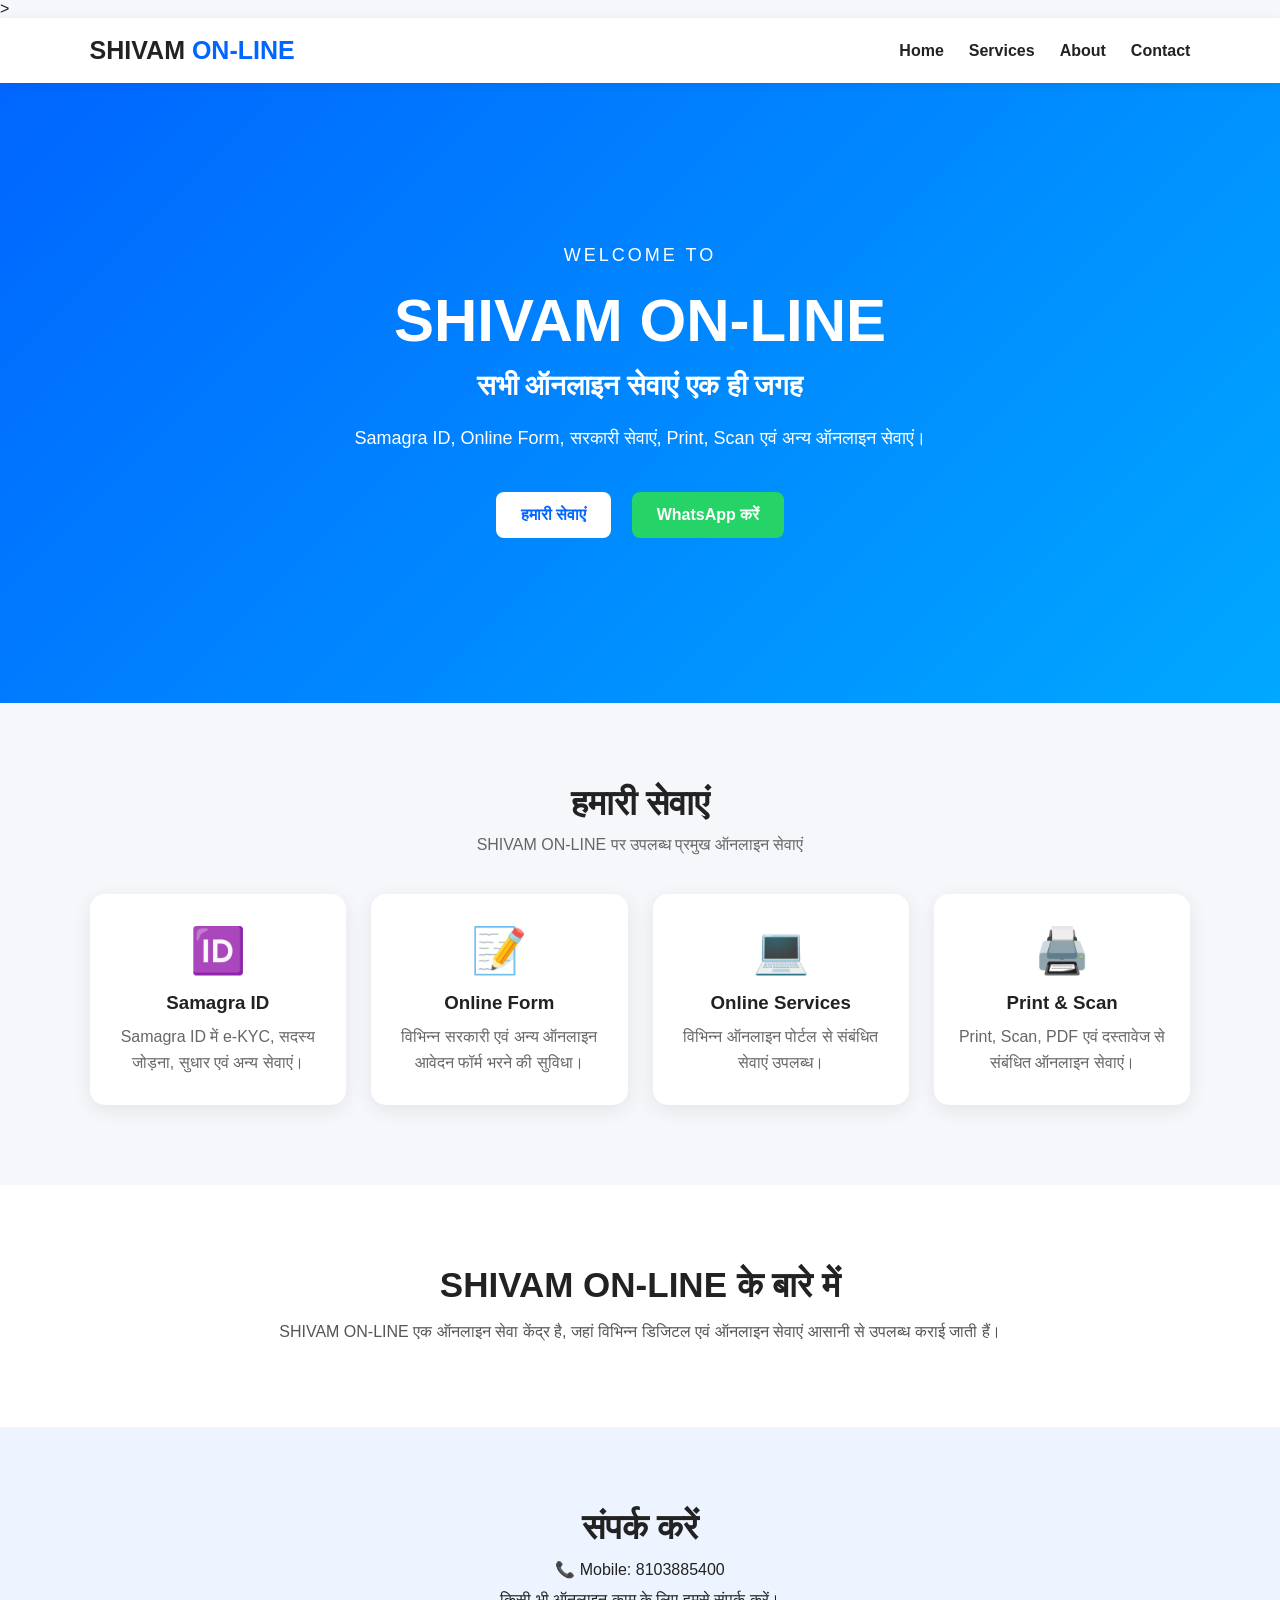
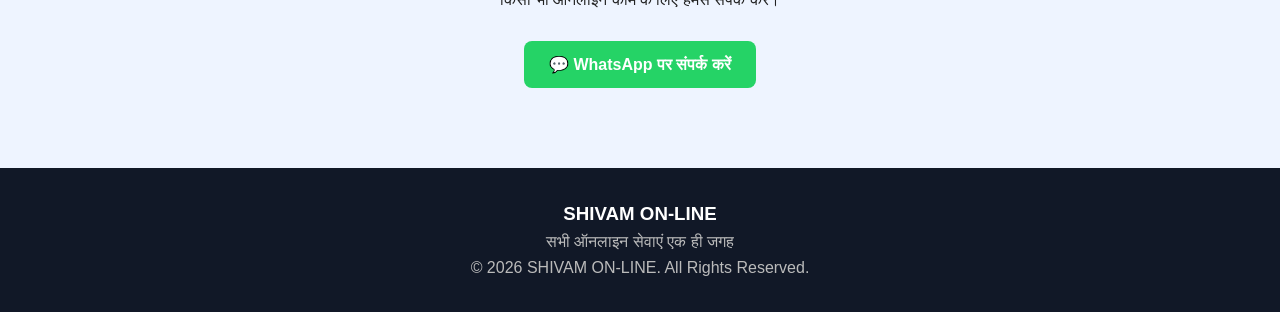
==== index.html @ dbd5eba2 "Add files via upload" ====
<!DOCTYPE html>>
<html lang="hi">
<head>
    <meta charset="UTF-8">
    <meta name="viewport" content="width=device-width, initial-scale=1.0">

    <title>SHIVAM ON-LINE | Online Services</title>

    <link rel="stylesheet" href="style.css">
</head>

<body>

    <!-- Header -->
    <header>
        <div class="logo">SHIVAM <span>ON-LINE</span></div>

        <nav>
            <a href="#home">Home</a>
            <a href="#services">Services</a>
            <a href="#about">About</a>
            <a href="#contact">Contact</a>
        </nav>
    </header>


    <!-- Home -->
    <section id="home" class="hero">

        <div class="hero-content">

            <p class="welcome">WELCOME TO</p>

            <h1>SHIVAM ON-LINE</h1>

            <h2>सभी ऑनलाइन सेवाएं एक ही जगह</h2>

            <p>
                Samagra ID, Online Form, सरकारी सेवाएं,
                Print, Scan एवं अन्य ऑनलाइन सेवाएं।
            </p>

            <div class="buttons">
                <a href="#services" class="btn">हमारी सेवाएं</a>

                <a href="https://wa.me/918103885400"
                   target="_blank"
                   class="btn whatsapp">
                    WhatsApp करें
                </a>
            </div>

        </div>

    </section>


    <!-- Services -->
    <section id="services" class="section">

        <h2>हमारी सेवाएं</h2>

        <p class="section-text">
            SHIVAM ON-LINE पर उपलब्ध प्रमुख ऑनलाइन सेवाएं
        </p>

        <div class="service-container">

            <div class="service-card">
                <div class="icon">🆔</div>
                <h3>Samagra ID</h3>
                <p>
                    Samagra ID में e-KYC, सदस्य जोड़ना,
                    सुधार एवं अन्य सेवाएं।
                </p>
            </div>


            <div class="service-card">
                <div class="icon">📝</div>
                <h3>Online Form</h3>
                <p>
                    विभिन्न सरकारी एवं अन्य ऑनलाइन
                    आवेदन फॉर्म भरने की सुविधा।
                </p>
            </div>


            <div class="service-card">
                <div class="icon">💻</div>
                <h3>Online Services</h3>
                <p>
                    विभिन्न ऑनलाइन पोर्टल से संबंधित
                    सेवाएं उपलब्ध।
                </p>
            </div>


            <div class="service-card">
                <div class="icon">🖨️</div>
                <h3>Print & Scan</h3>
                <p>
                    Print, Scan, PDF एवं दस्तावेज से
                    संबंधित ऑनलाइन सेवाएं।
                </p>
            </div>

        </div>

    </section>


    <!-- About -->
    <section id="about" class="about">

        <h2>SHIVAM ON-LINE के बारे में</h2>

        <p>
            SHIVAM ON-LINE एक ऑनलाइन सेवा केंद्र है,
            जहां विभिन्न डिजिटल एवं ऑनलाइन सेवाएं
            आसानी से उपलब्ध कराई जाती हैं।
        </p>

    </section>


    <!-- Contact -->
    <section id="contact" class="contact">

        <h2>संपर्क करें</h2>

        <p>📞 Mobile: 8103885400</p>

        <p>
            किसी भी ऑनलाइन काम के लिए हमसे संपर्क करें।
        </p>

        <a href="https://wa.me/918103885400"
           target="_blank"
           class="contact-btn">
            💬 WhatsApp पर संपर्क करें
        </a>

    </section>


    <!-- Footer -->
    <footer>

        <h3>SHIVAM ON-LINE</h3>

        <p>सभी ऑनलाइन सेवाएं एक ही जगह</p>

        <p>
            © 2026 SHIVAM ON-LINE. All Rights Reserved.
        </p>

    </footer>


    <script src="script.js"></script>

</body>
</html>
---- style.css ----
* {
    margin: 0;
    padding: 0;
    box-sizing: border-box;
    scroll-behavior: smooth;
}

body {
    font-family: Arial, sans-serif;
    background: #f5f7fb;
    color: #222;
}


/* Header */

header {
    width: 100%;
    padding: 18px 7%;
    background: #ffffff;

    display: flex;
    justify-content: space-between;
    align-items: center;

    position: sticky;
    top: 0;
    z-index: 1000;

    box-shadow: 0 2px 10px rgba(0,0,0,0.08);
}

.logo {
    font-size: 25px;
    font-weight: bold;
}

.logo span {
    color: #0066ff;
}

nav {
    display: flex;
    gap: 25px;
}

nav a {
    text-decoration: none;
    color: #222;
    font-weight: bold;
}

nav a:hover {
    color: #0066ff;
}


/* Hero */

.hero {
    min-height: 620px;

    display: flex;
    justify-content: center;
    align-items: center;

    text-align: center;

    padding: 40px 20px;

    background: linear-gradient(135deg, #0066ff, #00a8ff);
    color: white;
}

.hero-content {
    max-width: 800px;
}

.welcome {
    font-size: 18px;
    letter-spacing: 3px;
}

.hero h1 {
    font-size: 60px;
    margin: 15px 0;
}

.hero h2 {
    font-size: 28px;
    margin-bottom: 20px;
}

.hero p {
    font-size: 18px;
    line-height: 1.7;
}


/* Buttons */

.buttons {
    margin-top: 30px;
}

.btn {
    display: inline-block;

    padding: 14px 25px;
    margin: 8px;

    border-radius: 8px;

    background: white;
    color: #0066ff;

    text-decoration: none;
    font-weight: bold;
}

.btn:hover {
    transform: translateY(-2px);
}

.whatsapp {
    background: #25d366;
    color: white;
}


/* Sections */

.section {
    padding: 80px 7%;
    text-align: center;
}

.section h2,
.about h2,
.contact h2 {
    font-size: 35px;
    margin-bottom: 12px;
}

.section-text {
    color: #666;
    margin-bottom: 40px;
}


/* Services */

.service-container {
    display: grid;

    grid-template-columns:
        repeat(4, 1fr);

    gap: 25px;
}

.service-card {
    background: white;

    padding: 30px 20px;

    border-radius: 15px;

    box-shadow:
        0 5px 20px rgba(0,0,0,0.08);

    transition: 0.3s;
}

.service-card:hover {
    transform: translateY(-8px);
}

.icon {
    font-size: 45px;
    margin-bottom: 15px;
}

.service-card h3 {
    margin-bottom: 10px;
}

.service-card p {
    color: #666;
    line-height: 1.6;
}


/* About */

.about {
    padding: 80px 15%;
    text-align: center;

    background: white;
}

.about p {
    max-width: 750px;

    margin: auto;

    line-height: 1.8;
    color: #555;
}


/* Contact */

.contact {
    padding: 80px 20px;
    text-align: center;

    background: #eef4ff;
}

.contact p {
    margin: 12px;
}

.contact-btn {
    display: inline-block;

    margin-top: 20px;

    padding: 14px 25px;

    background: #25d366;
    color: white;

    border-radius: 8px;

    text-decoration: none;
    font-weight: bold;
}


/* Footer */

footer {
    padding: 35px 20px;

    text-align: center;

    background: #111827;
    color: white;
}

footer p {
    margin-top: 8px;
    color: #bbb;
}


/* Mobile */

@media (max-width: 800px) {

    header {
        flex-direction: column;
        gap: 15px;
    }

    nav {
        gap: 15px;
        flex-wrap: wrap;
        justify-content: center;
    }

    .hero h1 {
        font-size: 40px;
    }

    .hero h2 {
        font-size: 22px;
    }

    .service-container {
        grid-template-columns: 1fr 1fr;
    }
}


@media (max-width: 500px) {

    .service-container {
        grid-template-columns: 1fr;
    }

    .hero {
        min-height: 550px;
    }

    .hero h1 {
        font-size: 34px;
    }

    .section h2,
    .about h2,
    .contact h2 {
        font-size: 28px;
    }
}
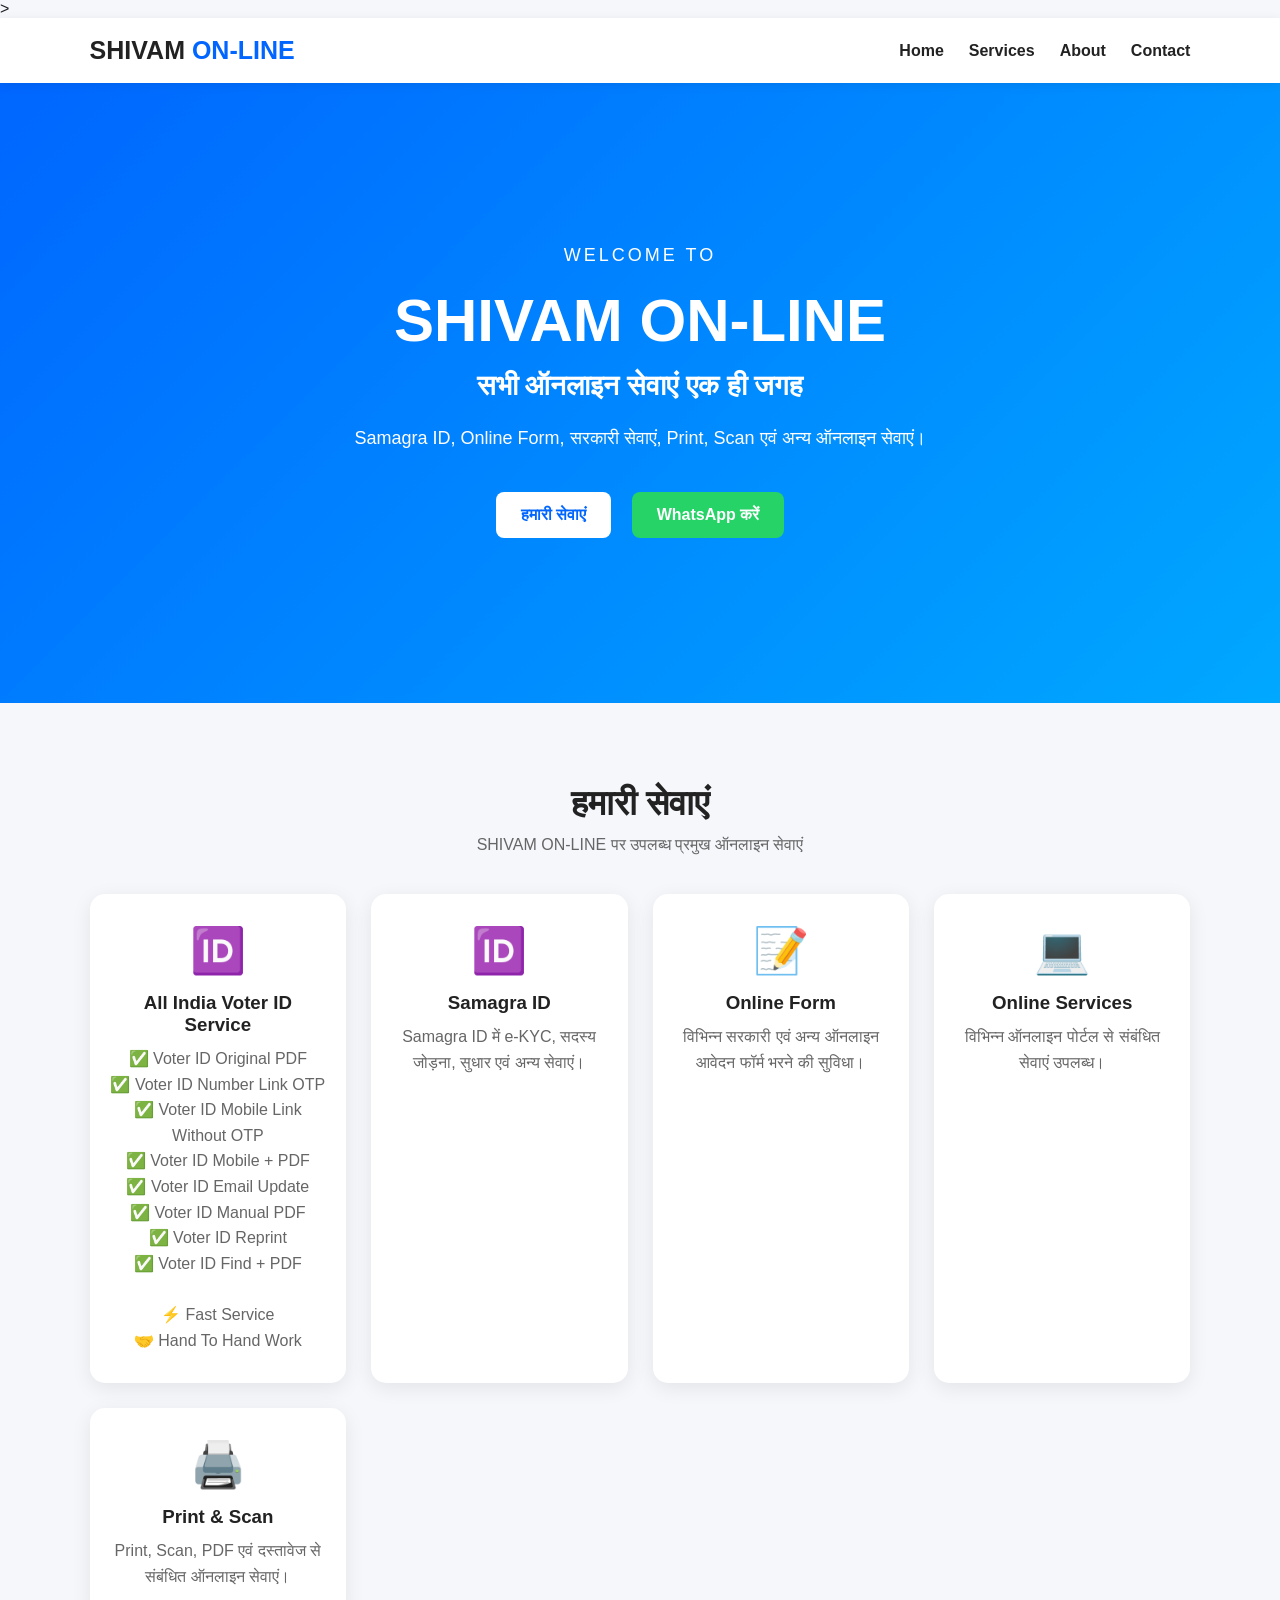
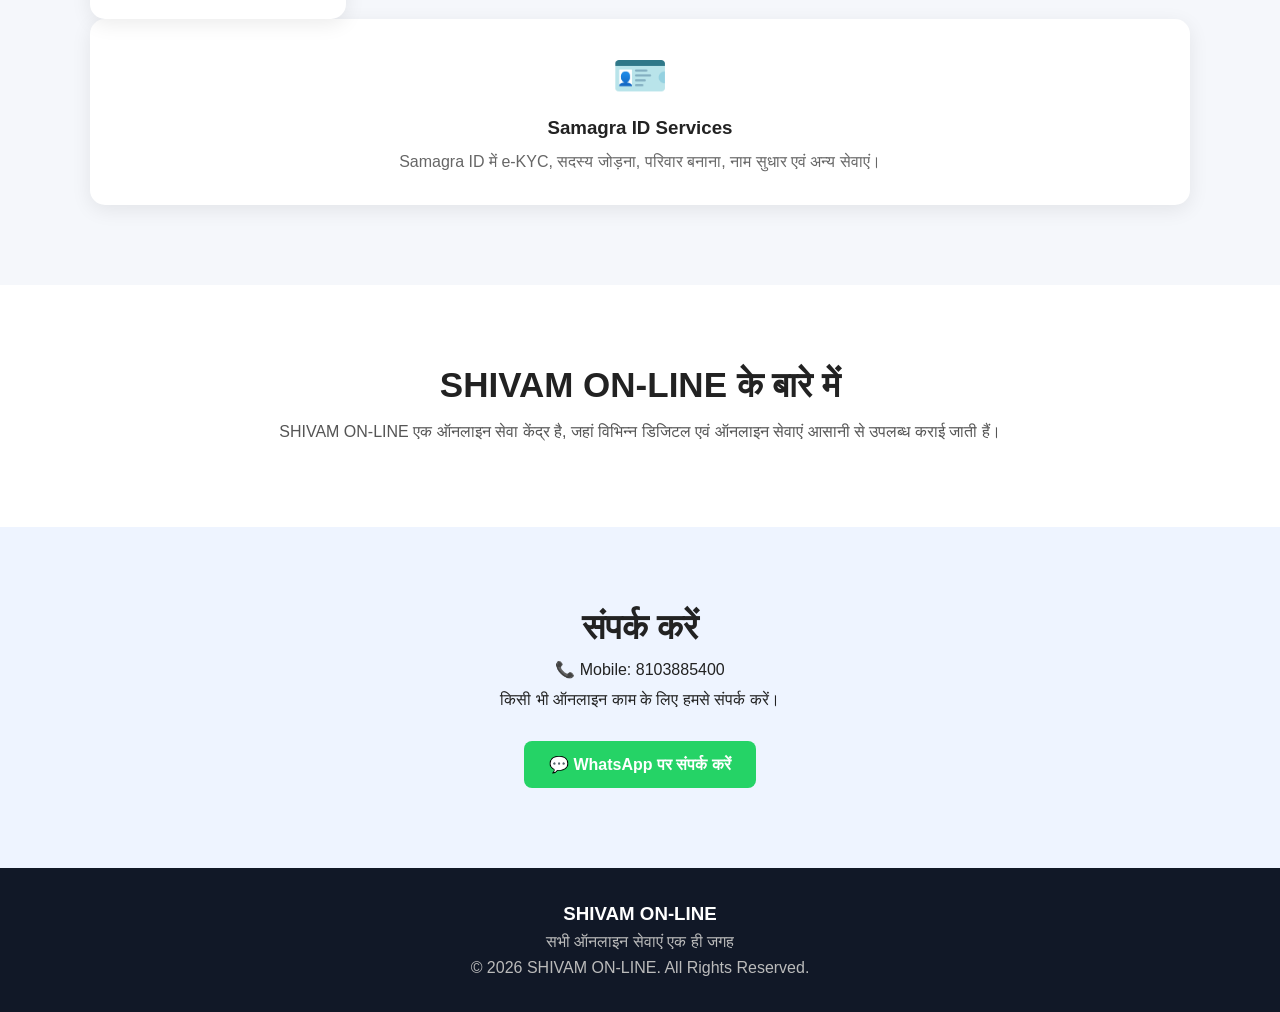
==== commit 96fd44b3: "Add files via upload" ====
--- a/index.html
+++ b/index.html
@@ -65,6 +65,23 @@
         </p>
 
         <div class="service-container">
+            <div class="service-card">
+    <div class="icon">🆔</div>
+    <h3>All India Voter ID Service</h3>
+    <p>
+        ✅ Voter ID Original PDF<br>
+        ✅ Voter ID Number Link OTP<br>
+        ✅ Voter ID Mobile Link Without OTP<br>
+        ✅ Voter ID Mobile + PDF<br>
+        ✅ Voter ID Email Update<br>
+        ✅ Voter ID Manual PDF<br>
+        ✅ Voter ID Reprint<br>
+        ✅ Voter ID Find + PDF<br>
+        <br>
+        ⚡ Fast Service<br>
+        🤝 Hand To Hand Work
+    </p>
+</div>
 
             <div class="service-card">
                 <div class="icon">🆔</div>
@@ -105,7 +122,14 @@
                 </p>
             </div>
 
-        </div>
+        </div><div class="service-card">
+    <div class="icon">🪪</div>
+    <h3>Samagra ID Services</h3>
+    <p>
+        Samagra ID में e-KYC, सदस्य जोड़ना,
+        परिवार बनाना, नाम सुधार एवं अन्य सेवाएं।
+    </p>
+</div>
 
     </section>
 
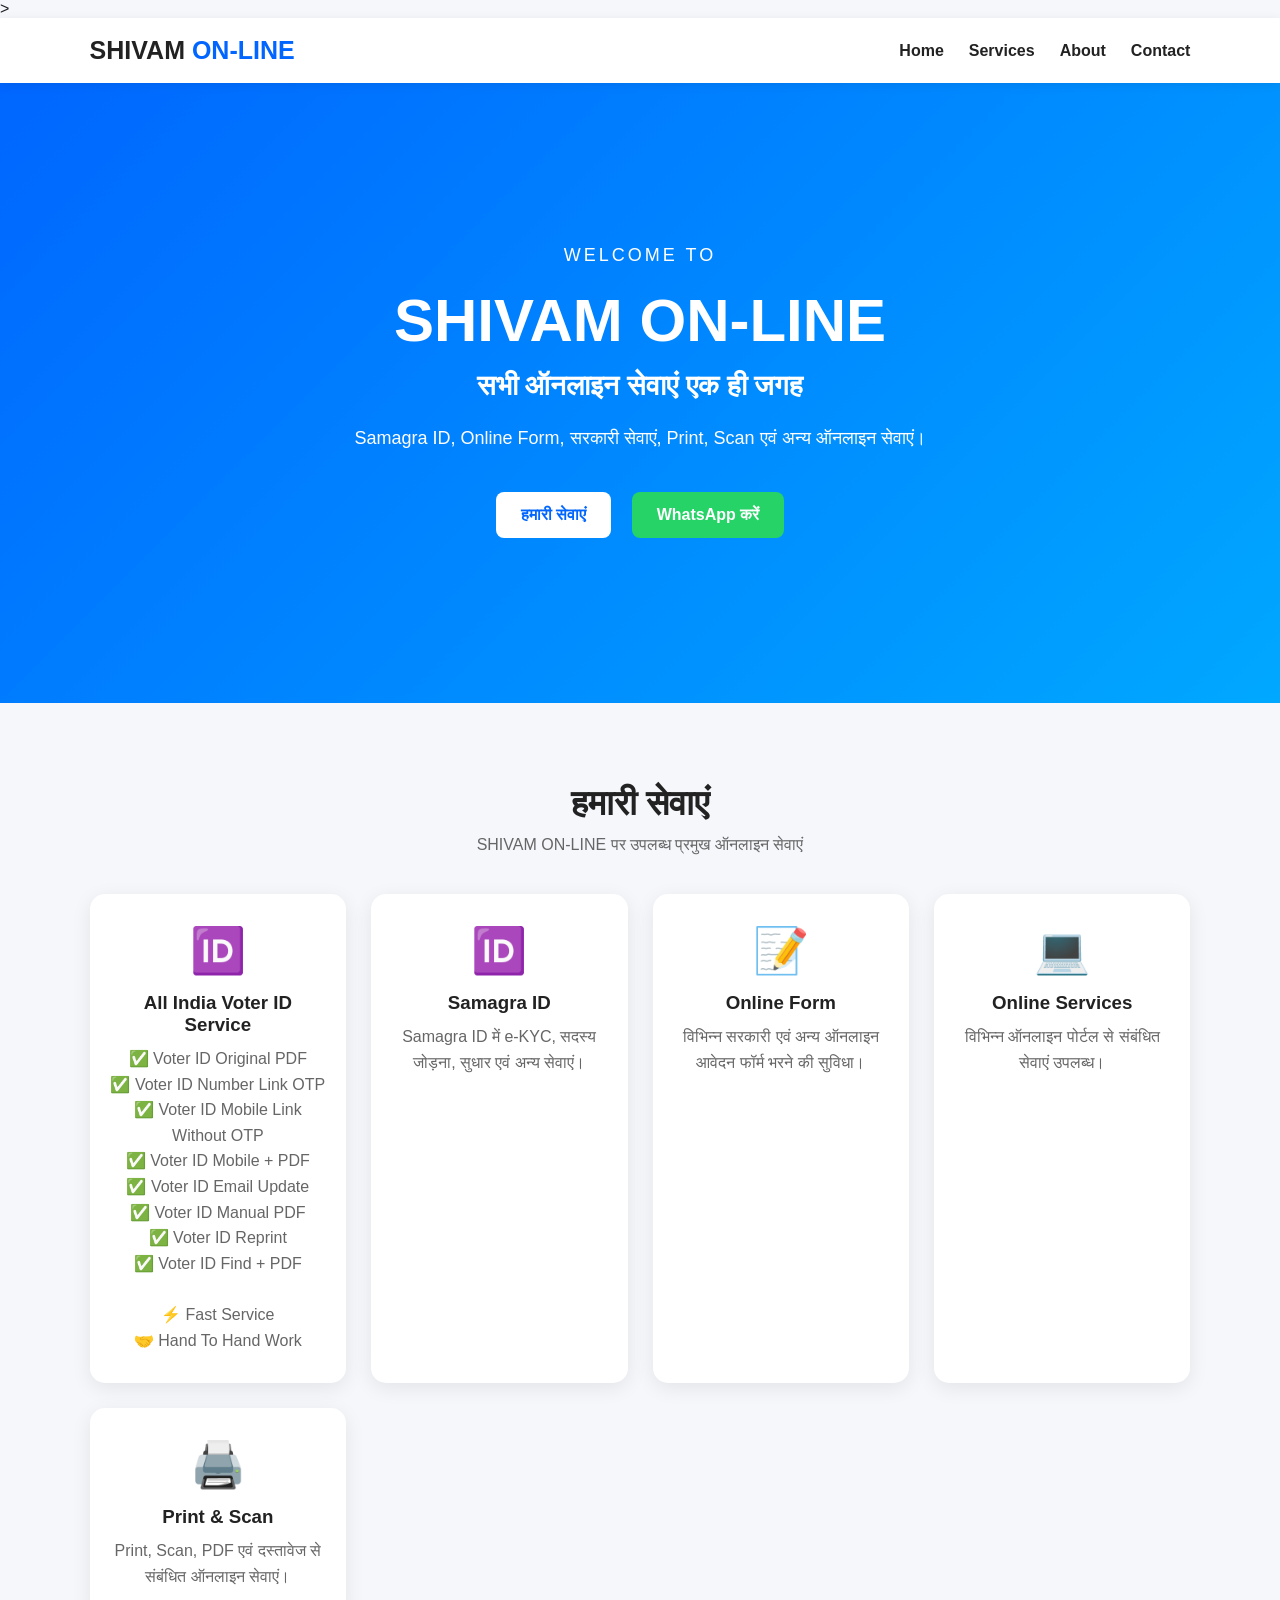
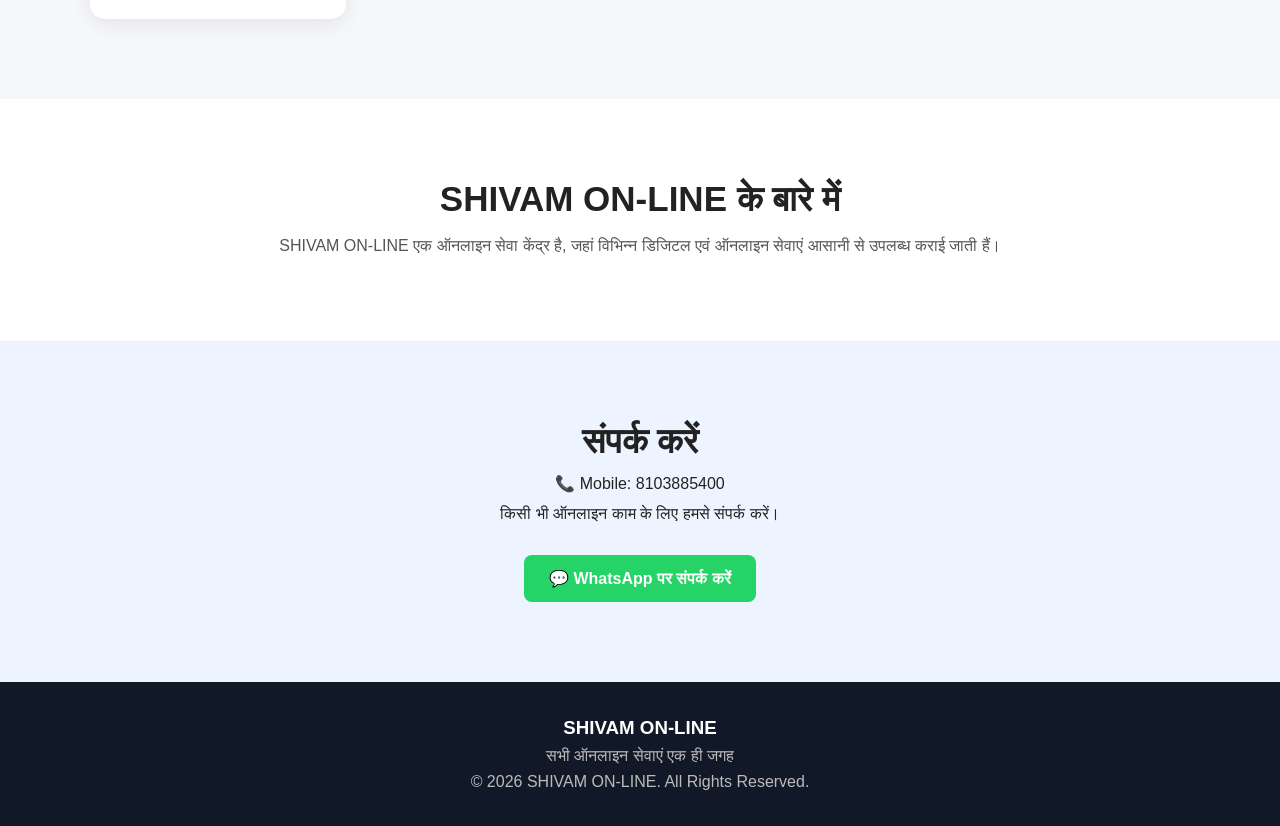
==== commit 0b0fdbba: "Add files via upload" ====
--- a/index.html
+++ b/index.html
@@ -121,13 +121,6 @@
                     संबंधित ऑनलाइन सेवाएं।
                 </p>
             </div>
-
-        </div><div class="service-card">
-    <div class="icon">🪪</div>
-    <h3>Samagra ID Services</h3>
-    <p>
-        Samagra ID में e-KYC, सदस्य जोड़ना,
-        परिवार बनाना, नाम सुधार एवं अन्य सेवाएं।
     </p>
 </div>
 
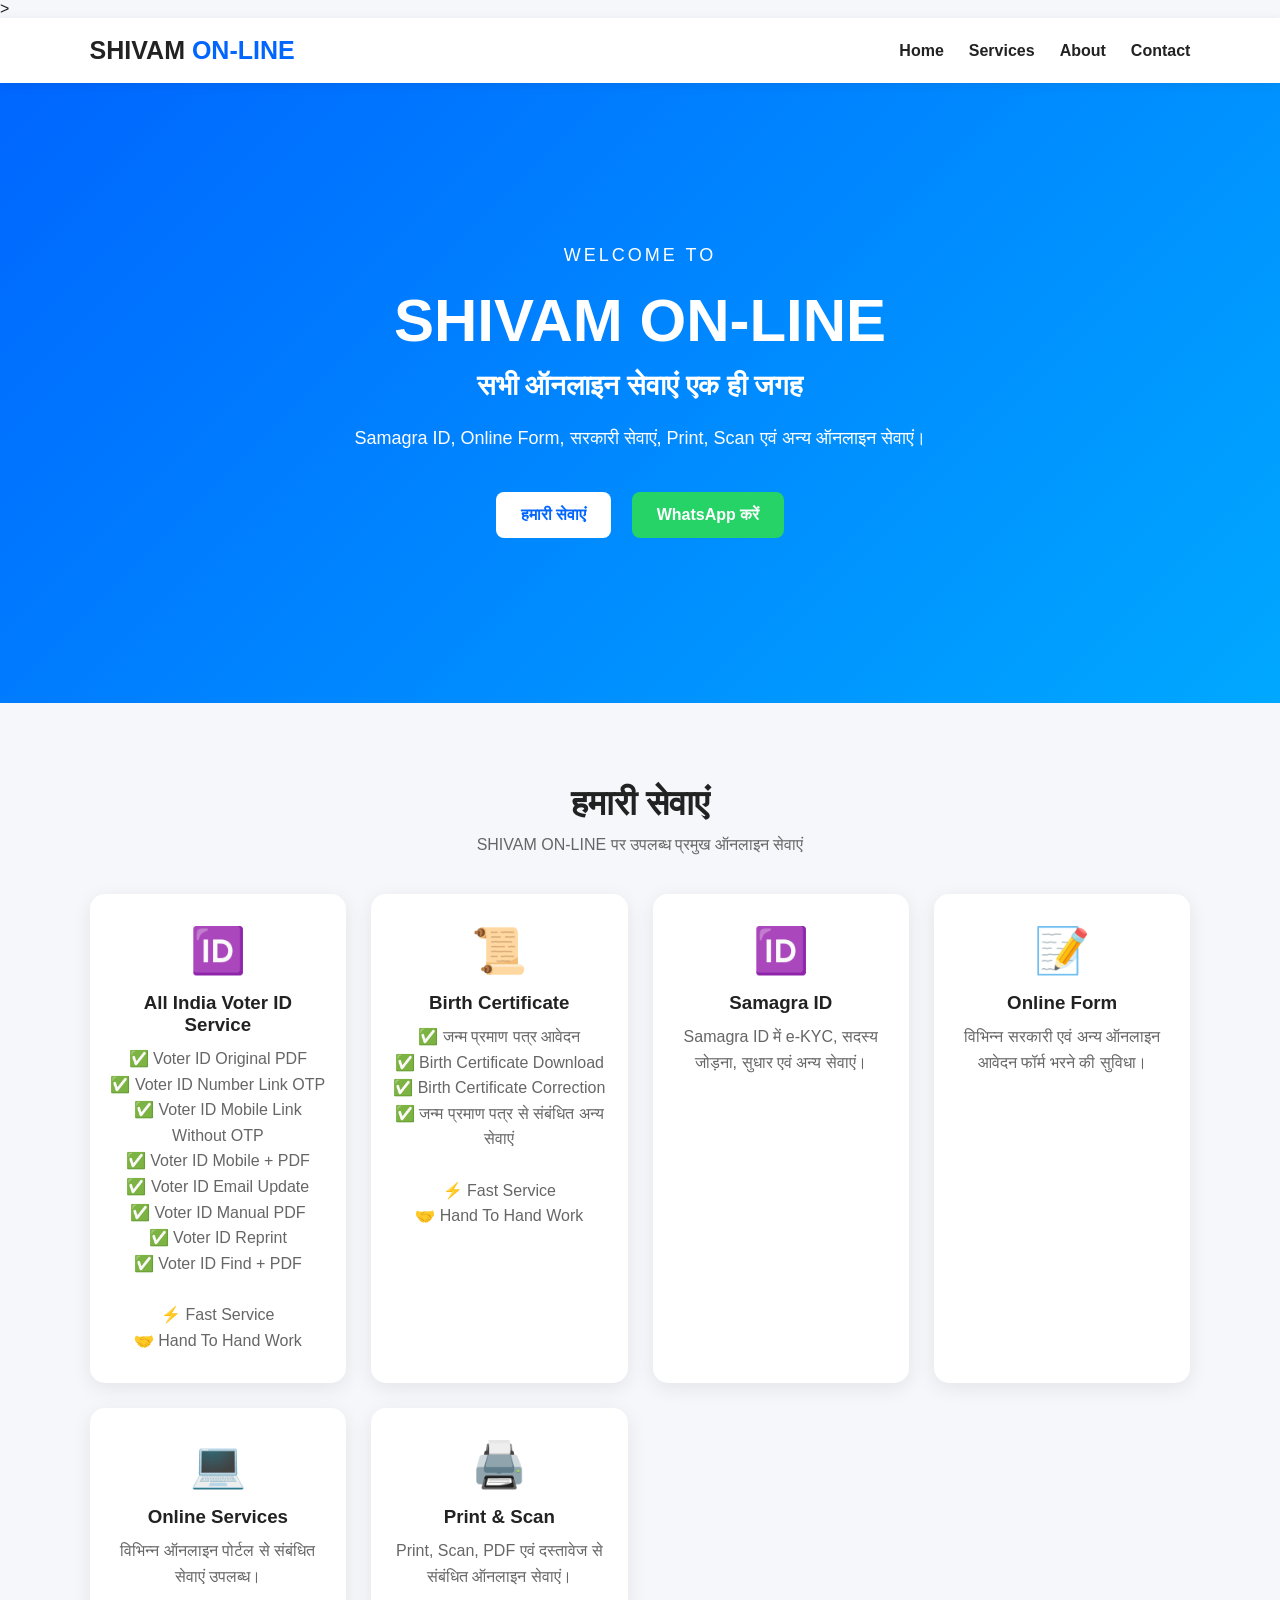
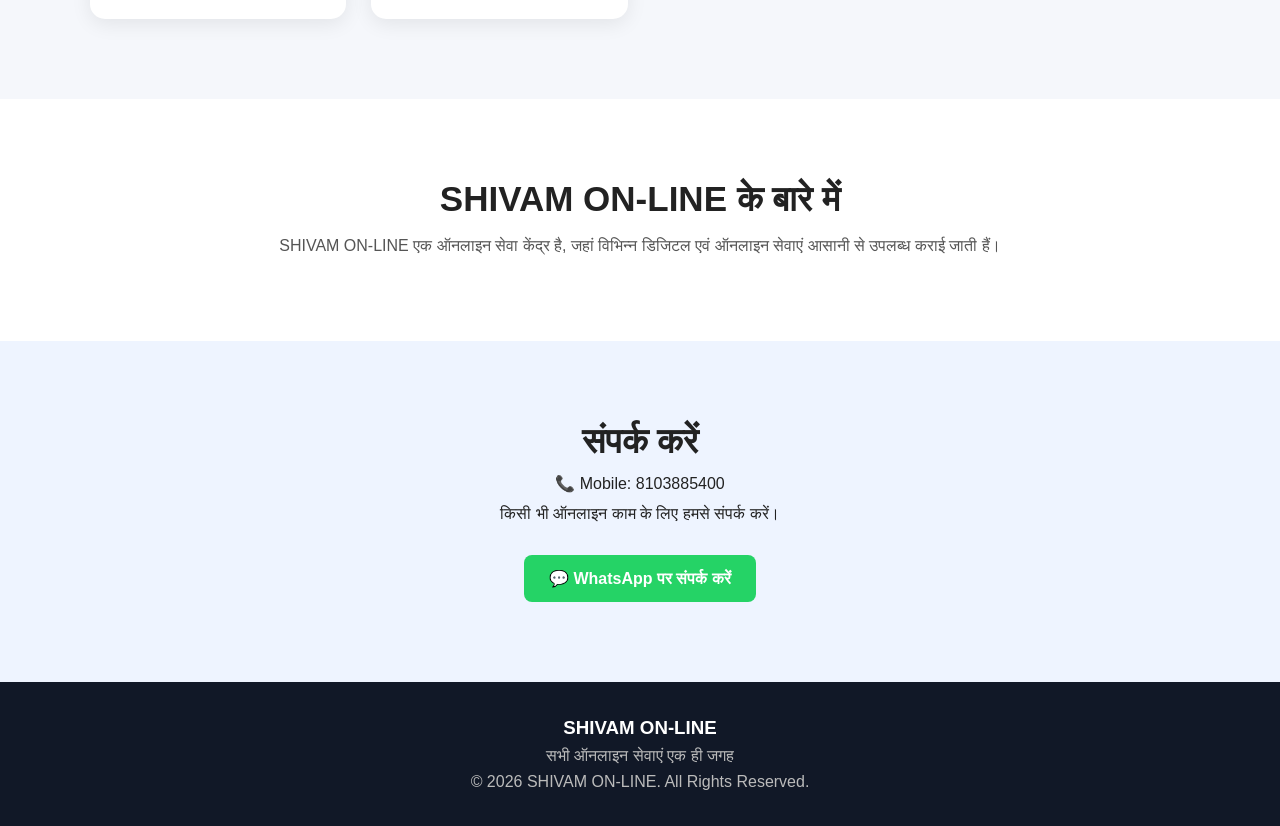
==== commit 97610189: "Add files via upload" ====
--- a/index.html
+++ b/index.html
@@ -78,6 +78,18 @@
         ✅ Voter ID Reprint<br>
         ✅ Voter ID Find + PDF<br>
         <br>
+        ⚡ Fast Service<br>
+        🤝 Hand To Hand Work
+    </p>
+</div>
+<div class="service-card">
+    <div class="icon">📜</div>
+    <h3>Birth Certificate</h3>
+    <p>
+        ✅ जन्म प्रमाण पत्र आवेदन<br>
+        ✅ Birth Certificate Download<br>
+        ✅ Birth Certificate Correction<br>
+        ✅ जन्म प्रमाण पत्र से संबंधित अन्य सेवाएं<br><br>
         ⚡ Fast Service<br>
         🤝 Hand To Hand Work
     </p>
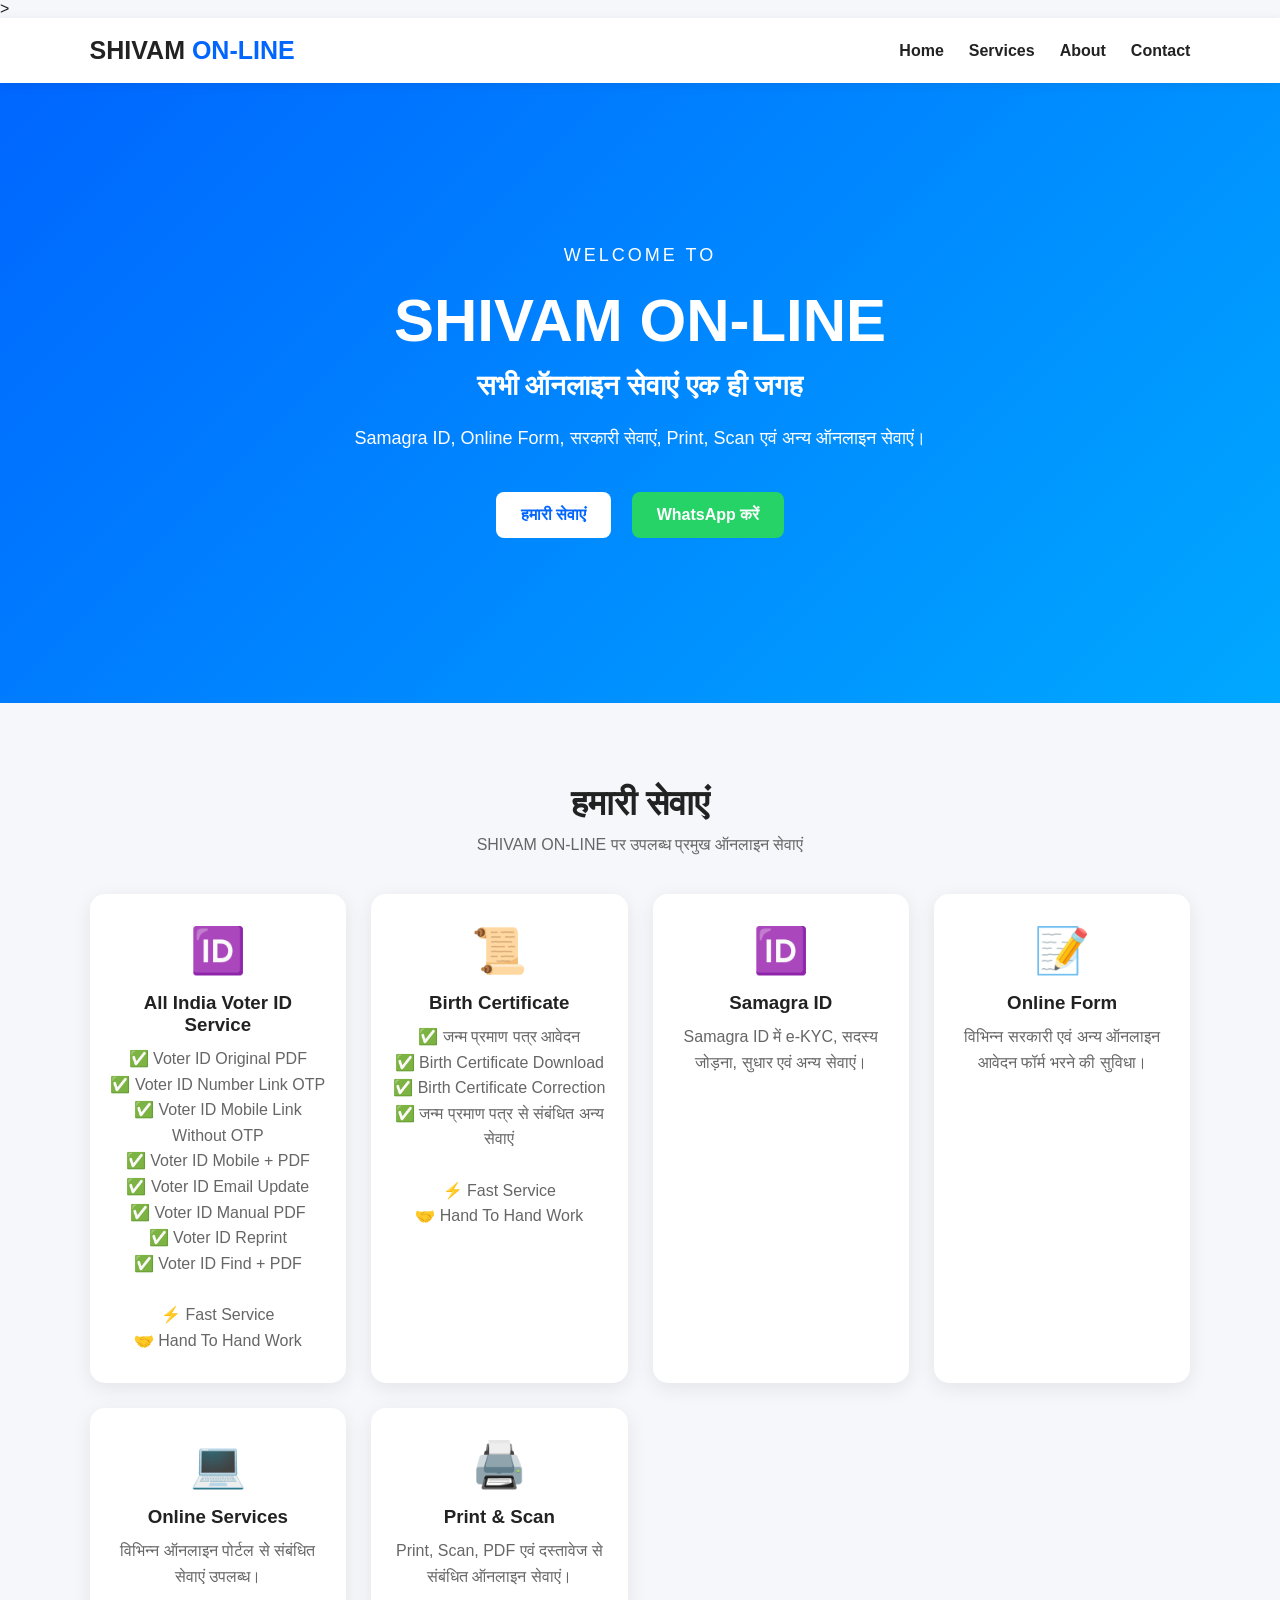
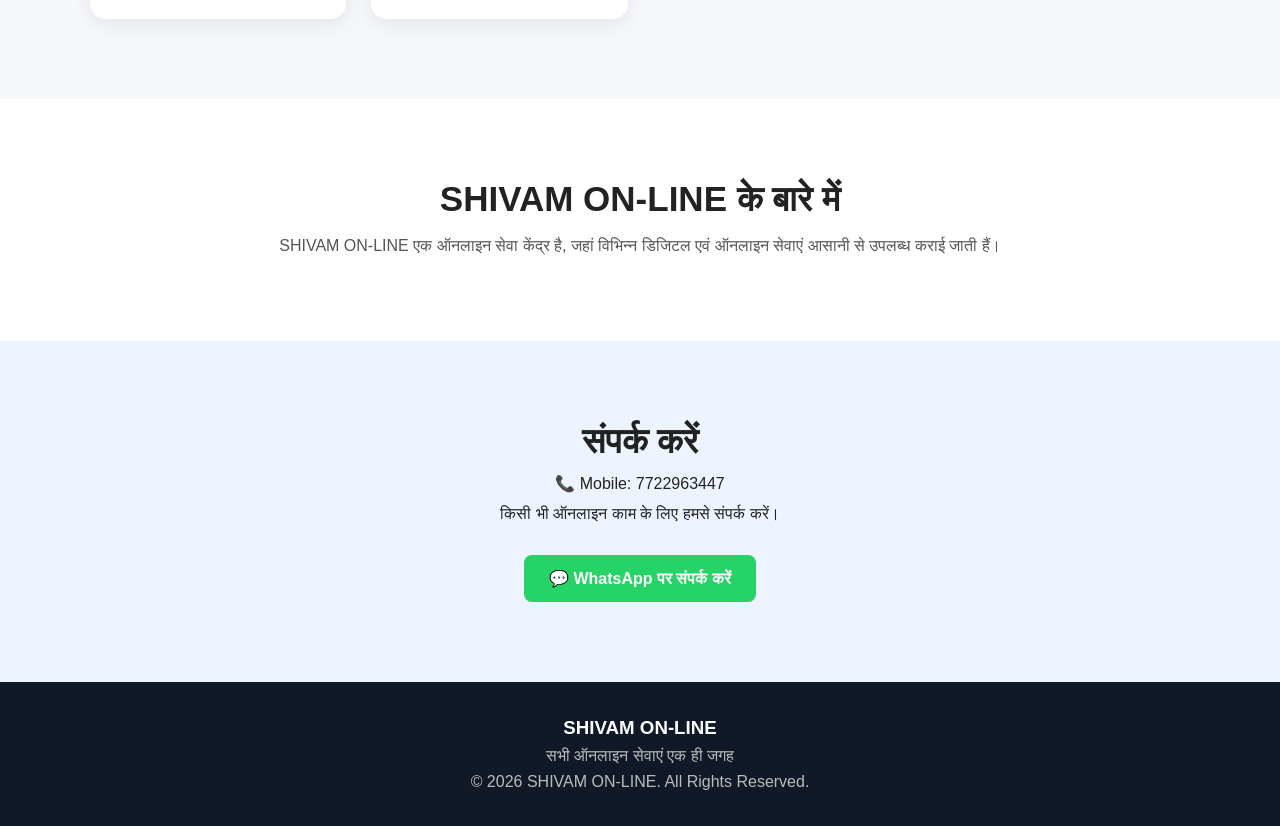
==== commit a49cd734: "Add files via upload" ====
--- a/index.html
+++ b/index.html
@@ -43,7 +43,7 @@
             <div class="buttons">
                 <a href="#services" class="btn">हमारी सेवाएं</a>
 
-                <a href="https://wa.me/918103885400"
+                <a href="https://wa.me/917722963447"
                    target="_blank"
                    class="btn whatsapp">
                     WhatsApp करें
@@ -158,13 +158,13 @@
 
         <h2>संपर्क करें</h2>
 
-        <p>📞 Mobile: 8103885400</p>
+        <p>📞 Mobile: 7722963447</p>
 
         <p>
             किसी भी ऑनलाइन काम के लिए हमसे संपर्क करें।
         </p>
 
-        <a href="https://wa.me/918103885400"
+        <a href="https://wa.me/917722963447"
            target="_blank"
            class="contact-btn">
             💬 WhatsApp पर संपर्क करें
